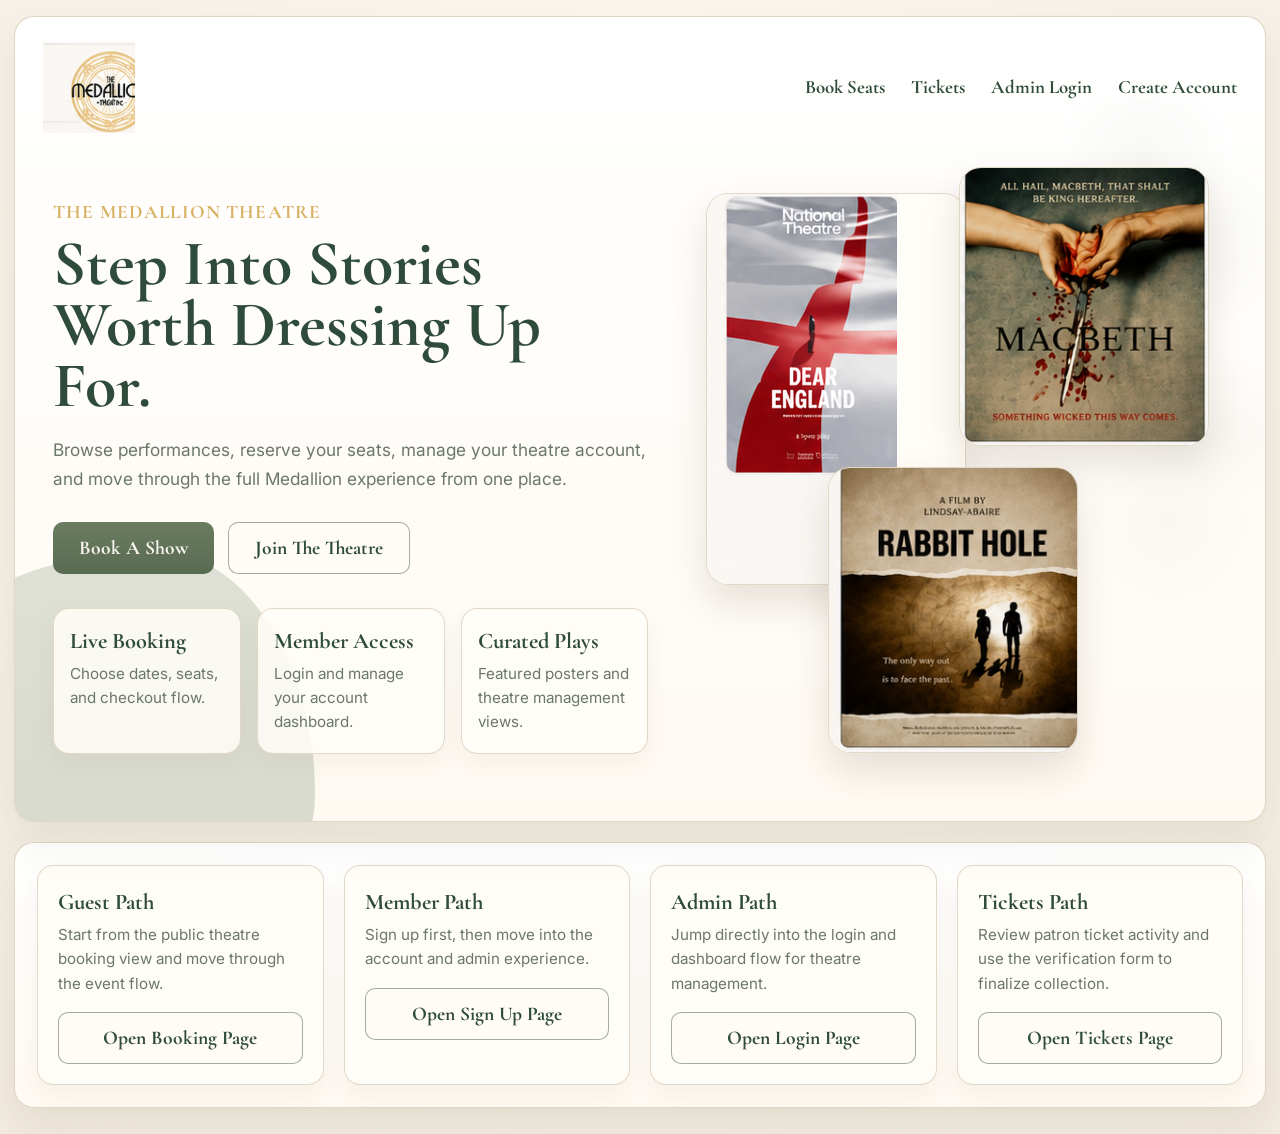
==== index.html @ b4d4f1d3 "managment system" ====
<!DOCTYPE html>
<html lang="en">
  <head>
    <meta charset="UTF-8" />
    <meta name="viewport" content="width=device-width, initial-scale=1.0" />
    <title>The Medallion Theatre</title>
    <link rel="preconnect" href="https://fonts.googleapis.com" />
    <link rel="preconnect" href="https://fonts.gstatic.com" crossorigin />
    <link
      href="https://fonts.googleapis.com/css2?family=Cormorant+Garamond:wght@500;600;700&family=Inter:wght@400;500;600;700&display=swap"
      rel="stylesheet"
    />
    <link rel="stylesheet" href="landing-page.css" />
  </head>
  <body>
    <main class="landing-shell">
      <section class="hero-panel">
        <header class="hero-nav">
          <a href="index.html" class="brand">
            <img src="images/logo-top.png" alt="The Medallion Theatre logo" />
          </a>

          <nav class="nav-links">
            <a href="medallion.html">Book Seats</a>
            <a href="tickets-page.html">Tickets</a>
            <a href="login-page.html">Admin Login</a>
            <a href="signup-page.html">Create Account</a>
          </nav>
        </header>

        <div class="hero-grid">
          <section class="hero-copy">
            <p class="eyebrow">The Medallion Theatre</p>
            <h1>Step Into Stories Worth Dressing Up For.</h1>
            <p class="summary">
              Browse performances, reserve your seats, manage your theatre account, and move through the full Medallion experience from one place.
            </p>

            <div class="hero-actions">
              <a href="medallion.html" class="primary-btn">Book A Show</a>
              <a href="signup-page.html" class="secondary-btn">Join The Theatre</a>
            </div>

            <div class="feature-row">
              <article>
                <strong>Live Booking</strong>
                <span>Choose dates, seats, and checkout flow.</span>
              </article>
              <article>
                <strong>Member Access</strong>
                <span>Login and manage your account dashboard.</span>
              </article>
              <article>
                <strong>Curated Plays</strong>
                <span>Featured posters and theatre management views.</span>
              </article>
            </div>
          </section>

          <section class="hero-visual">
            <div class="visual-stack">
              <article class="poster-card poster-main">
                <img src="images/poster.png" alt="Dear England poster" />
              </article>
              <article class="poster-card poster-side">
                <img src="images/macbeth-card.png" alt="Macbeth poster" />
              </article>
              <article class="poster-card poster-bottom">
                <img src="images/rabbit-hole-card.png" alt="Rabbit Hole poster" />
              </article>
            </div>
          </section>
        </div>
      </section>

      <section class="path-panel">
        <article class="path-card">
          <h2>Guest Path</h2>
          <p>Start from the public theatre booking view and move through the event flow.</p>
          <a href="medallion.html">Open Booking Page</a>
        </article>

        <article class="path-card">
          <h2>Member Path</h2>
          <p>Sign up first, then move into the account and admin experience.</p>
          <a href="signup-page.html">Open Sign Up Page</a>
        </article>

        <article class="path-card">
          <h2>Admin Path</h2>
          <p>Jump directly into the login and dashboard flow for theatre management.</p>
          <a href="login-page.html">Open Login Page</a>
        </article>

        <article class="path-card">
          <h2>Tickets Path</h2>
          <p>Review patron ticket activity and use the verification form to finalize collection.</p>
          <a href="tickets-page.html">Open Tickets Page</a>
        </article>
      </section>
    </main>

    <div class="toast" id="toast" hidden></div>

    <script src="landing-page.js"></script>
  </body>
</html>
---- landing-page.css ----
:root {
  --bg: #f6f0e6;
  --paper: rgba(255, 252, 246, 0.96);
  --ink: #2f4b3b;
  --ink-soft: #6b776c;
  --accent: #5d7352;
  --gold: #d8b163;
  --line: rgba(223, 212, 193, 0.95);
  --shadow: 0 18px 40px rgba(96, 79, 54, 0.1);
}

* {
  box-sizing: border-box;
  margin: 0;
  padding: 0;
}

body {
  font-family: "Inter", sans-serif;
  min-height: 100vh;
  color: var(--ink);
  background:
    radial-gradient(circle at top, rgba(251, 247, 239, 0.98), rgba(242, 235, 223, 0.94)),
    var(--bg);
}

img {
  max-width: 100%;
  display: block;
}

a {
  color: inherit;
  text-decoration: none;
}

.landing-shell {
  width: min(1380px, calc(100% - 28px));
  margin: 16px auto 26px;
}

.hero-panel,
.path-panel {
  background: linear-gradient(180deg, rgba(255, 255, 255, 0.97), rgba(255, 250, 242, 0.98));
  border: 1px solid var(--line);
  border-radius: 20px;
  box-shadow: var(--shadow);
}

.hero-panel {
  position: relative;
  overflow: hidden;
  padding: 24px 28px 34px;
}

.hero-panel::before {
  content: "";
  position: absolute;
  left: -120px;
  bottom: -150px;
  width: 420px;
  height: 420px;
  background: linear-gradient(180deg, rgba(136, 153, 127, 0.92), rgba(113, 131, 104, 0.94));
  border-radius: 62% 38% 54% 46% / 40% 58% 42% 60%;
  opacity: 0.3;
}

.hero-panel::after {
  content: "";
  position: absolute;
  right: -60px;
  top: 80px;
  width: 260px;
  height: 520px;
  background:
    radial-gradient(circle at 30% 12%, rgba(213, 214, 204, 0.38), transparent 18%),
    radial-gradient(circle at 55% 28%, rgba(213, 214, 204, 0.32), transparent 20%),
    radial-gradient(circle at 35% 48%, rgba(213, 214, 204, 0.3), transparent 18%),
    radial-gradient(circle at 60% 64%, rgba(213, 214, 204, 0.28), transparent 20%),
    radial-gradient(circle at 40% 82%, rgba(213, 214, 204, 0.24), transparent 18%);
  opacity: 0.45;
}

.hero-nav {
  position: relative;
  z-index: 1;
  display: flex;
  align-items: center;
  justify-content: space-between;
}

.brand img {
  width: 92px;
}

.nav-links {
  display: flex;
  align-items: center;
  gap: 26px;
  font-family: "Cormorant Garamond", serif;
  font-size: 1.18rem;
  font-weight: 700;
}

.hero-grid {
  position: relative;
  z-index: 1;
  display: grid;
  grid-template-columns: minmax(0, 1.05fr) minmax(420px, 0.95fr);
  gap: 40px;
  align-items: center;
  padding: 34px 10px 0;
}

.eyebrow {
  color: var(--gold);
  font-family: "Cormorant Garamond", serif;
  font-size: 1.2rem;
  font-weight: 700;
  letter-spacing: 0.06em;
  text-transform: uppercase;
}

.hero-copy h1 {
  margin-top: 10px;
  font-family: "Cormorant Garamond", serif;
  font-size: clamp(3rem, 5vw, 5.1rem);
  line-height: 0.95;
}

.summary {
  width: min(620px, 100%);
  margin-top: 18px;
  color: var(--ink-soft);
  font-size: 1.08rem;
  line-height: 1.7;
}

.hero-actions {
  display: flex;
  gap: 14px;
  margin-top: 28px;
}

.primary-btn,
.secondary-btn,
.path-card a {
  display: inline-flex;
  align-items: center;
  justify-content: center;
  min-height: 52px;
  padding: 0 26px;
  border-radius: 10px;
  font-family: "Cormorant Garamond", serif;
  font-size: 1.22rem;
  font-weight: 700;
}

.primary-btn {
  background: linear-gradient(180deg, rgba(103, 121, 93, 0.98), rgba(86, 104, 77, 0.98));
  color: #faf7f0;
}

.secondary-btn {
  border: 1px solid rgba(97, 120, 89, 0.58);
  background: rgba(255, 252, 246, 0.94);
}

.feature-row {
  display: grid;
  grid-template-columns: repeat(3, minmax(0, 1fr));
  gap: 16px;
  margin-top: 34px;
}

.feature-row article,
.path-card {
  background: rgba(255, 253, 247, 0.86);
  border: 1px solid rgba(225, 214, 196, 0.95);
  border-radius: 16px;
  box-shadow: 0 10px 24px rgba(91, 76, 53, 0.06);
}

.feature-row article {
  padding: 18px 16px;
}

.feature-row strong,
.path-card h2 {
  display: block;
  font-family: "Cormorant Garamond", serif;
  font-size: 1.4rem;
  font-weight: 700;
}

.feature-row span,
.path-card p {
  display: block;
  margin-top: 8px;
  color: var(--ink-soft);
  font-size: 0.95rem;
  line-height: 1.6;
}

.hero-visual {
  display: flex;
  justify-content: center;
}

.visual-stack {
  position: relative;
  width: 100%;
  min-height: 620px;
}

.poster-card {
  position: absolute;
  overflow: hidden;
  border: 1px solid rgba(225, 214, 196, 0.95);
  border-radius: 22px;
  box-shadow: 0 18px 36px rgba(82, 65, 43, 0.14);
  background: rgba(255, 253, 247, 0.95);
}

.poster-main {
  left: 18px;
  top: 26px;
  width: 260px;
}

.poster-side {
  right: 18px;
  top: 0;
  width: 250px;
}

.poster-bottom {
  left: 140px;
  top: 300px;
  width: 250px;
}

.path-panel {
  display: grid;
  grid-template-columns: repeat(4, minmax(0, 1fr));
  gap: 20px;
  margin-top: 20px;
  padding: 22px;
}

.path-card {
  padding: 22px 20px 20px;
}

.path-card a {
  width: 100%;
  margin-top: 16px;
  border: 1px solid rgba(97, 120, 89, 0.58);
  background: rgba(255, 252, 246, 0.94);
}

.toast {
  position: fixed;
  right: 18px;
  bottom: 18px;
  max-width: 340px;
  padding: 12px 16px;
  border-radius: 12px;
  background: rgba(73, 96, 68, 0.96);
  color: #fffaf1;
  box-shadow: 0 18px 30px rgba(60, 70, 52, 0.2);
}

@media (max-width: 980px) {
  .hero-grid,
  .path-panel,
  .feature-row {
    grid-template-columns: 1fr;
  }

  .visual-stack {
    min-height: 880px;
  }

  .poster-main {
    left: 50%;
    transform: translateX(-50%);
  }

  .poster-side {
    top: 280px;
    left: 50%;
    right: auto;
    transform: translateX(-50%);
  }

  .poster-bottom {
    top: 560px;
    left: 50%;
    transform: translateX(-50%);
  }
}

@media (max-width: 720px) {
  .landing-shell {
    width: min(100% - 16px, 100%);
    margin: 8px auto 18px;
  }

  .hero-panel {
    padding: 18px 16px 24px;
  }

  .hero-nav {
    flex-direction: column;
    gap: 16px;
  }

  .nav-links,
  .hero-actions {
    flex-direction: column;
    width: 100%;
  }

  .primary-btn,
  .secondary-btn {
    width: 100%;
  }

  .hero-grid {
    grid-template-columns: 1fr;
    gap: 18px;
    padding-top: 24px;
  }

  .visual-stack {
    min-height: 760px;
  }

  .poster-main,
  .poster-side,
  .poster-bottom {
    width: min(280px, 100%);
  }
}
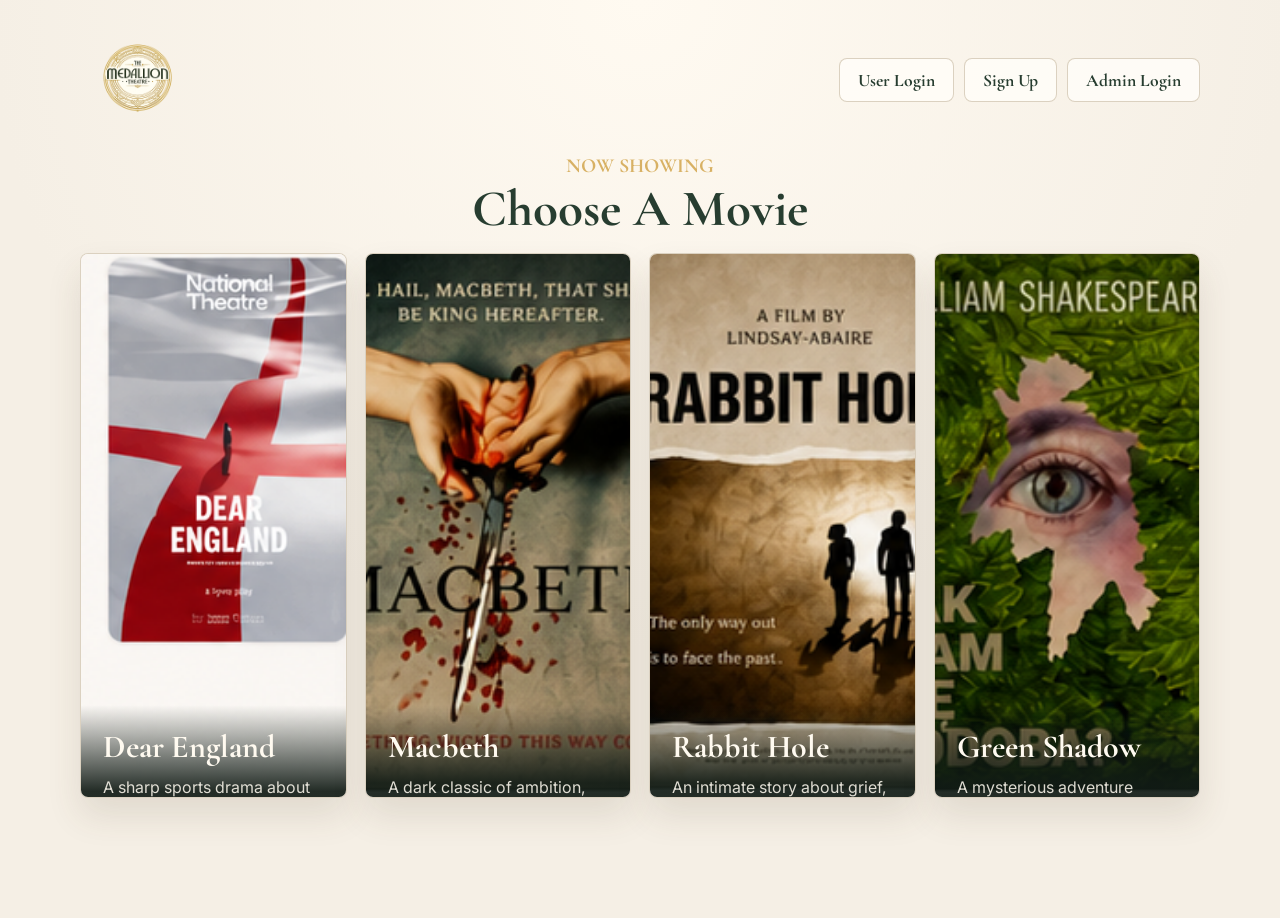
==== commit 3600e609: "flast" ====
--- a/index.html
+++ b/index.html
@@ -14,94 +14,62 @@
   </head>
   <body>
     <main class="landing-shell">
-      <section class="hero-panel">
-        <header class="hero-nav">
-          <a href="index.html" class="brand">
-            <img src="images/logo-top.png" alt="The Medallion Theatre logo" />
-          </a>
+      <header class="landing-header">
+        <a href="index.html" class="brand" aria-label="The Medallion Theatre home">
+          <img src="images/medallion-logo.png" alt="The Medallion Theatre logo" />
+        </a>
+        <nav class="landing-actions" aria-label="Account links">
+          <a class="admin-link" href="login-page.html">User Login</a>
+          <a class="admin-link" href="signup-page.html">Sign Up</a>
+          <a class="admin-link" href="login-page.html?role=admin">Admin Login</a>
+        </nav>
+      </header>
 
-          <nav class="nav-links">
-            <a href="medallion.html">Book Seats</a>
-            <a href="tickets-page.html">Tickets</a>
-            <a href="login-page.html">Admin Login</a>
-            <a href="signup-page.html">Create Account</a>
-          </nav>
-        </header>
-
-        <div class="hero-grid">
-          <section class="hero-copy">
-            <p class="eyebrow">The Medallion Theatre</p>
-            <h1>Step Into Stories Worth Dressing Up For.</h1>
-            <p class="summary">
-              Browse performances, reserve your seats, manage your theatre account, and move through the full Medallion experience from one place.
-            </p>
-
-            <div class="hero-actions">
-              <a href="medallion.html" class="primary-btn">Book A Show</a>
-              <a href="signup-page.html" class="secondary-btn">Join The Theatre</a>
-            </div>
-
-            <div class="feature-row">
-              <article>
-                <strong>Live Booking</strong>
-                <span>Choose dates, seats, and checkout flow.</span>
-              </article>
-              <article>
-                <strong>Member Access</strong>
-                <span>Login and manage your account dashboard.</span>
-              </article>
-              <article>
-                <strong>Curated Plays</strong>
-                <span>Featured posters and theatre management views.</span>
-              </article>
-            </div>
-          </section>
-
-          <section class="hero-visual">
-            <div class="visual-stack">
-              <article class="poster-card poster-main">
-                <img src="images/poster.png" alt="Dear England poster" />
-              </article>
-              <article class="poster-card poster-side">
-                <img src="images/macbeth-card.png" alt="Macbeth poster" />
-              </article>
-              <article class="poster-card poster-bottom">
-                <img src="images/rabbit-hole-card.png" alt="Rabbit Hole poster" />
-              </article>
-            </div>
-          </section>
-        </div>
+      <section class="movie-hero">
+        <p class="eyebrow">Now Showing</p>
+        <h1>Choose A Movie</h1>
       </section>
 
-      <section class="path-panel">
-        <article class="path-card">
-          <h2>Guest Path</h2>
-          <p>Start from the public theatre booking view and move through the event flow.</p>
-          <a href="medallion.html">Open Booking Page</a>
+      <section class="movie-grid" aria-label="Available movies">
+        <article class="movie-tile">
+          <img src="images/poster.png" alt="Dear England movie poster" />
+          <div class="movie-overlay">
+            <h2>Dear England</h2>
+            <p>A sharp sports drama about pressure, belief, and rebuilding a team from the inside.</p>
+            <a href="medallion.html?movie=Dear%20England">Proceed</a>
+          </div>
         </article>
 
-        <article class="path-card">
-          <h2>Member Path</h2>
-          <p>Sign up first, then move into the account and admin experience.</p>
-          <a href="signup-page.html">Open Sign Up Page</a>
+        <article class="movie-tile">
+          <img src="images/macbeth-card.png" alt="Macbeth movie poster" />
+          <div class="movie-overlay">
+            <h2>Macbeth</h2>
+            <p>A dark classic of ambition, loyalty, prophecy, and the cost of chasing power.</p>
+            <a href="medallion.html?movie=Macbeth">Proceed</a>
+          </div>
         </article>
 
-        <article class="path-card">
-          <h2>Admin Path</h2>
-          <p>Jump directly into the login and dashboard flow for theatre management.</p>
-          <a href="login-page.html">Open Login Page</a>
+        <article class="movie-tile">
+          <img src="images/rabbit-hole-card.png" alt="Rabbit Hole movie poster" />
+          <div class="movie-overlay">
+            <h2>Rabbit Hole</h2>
+            <p>An intimate story about grief, family, and finding a way back toward ordinary life.</p>
+            <a href="medallion.html?movie=Rabbit%20Hole">Proceed</a>
+          </div>
         </article>
 
-        <article class="path-card">
-          <h2>Tickets Path</h2>
-          <p>Review patron ticket activity and use the verification form to finalize collection.</p>
-          <a href="tickets-page.html">Open Tickets Page</a>
+        <article class="movie-tile">
+          <img src="images/green-card.png" alt="Green Shadow movie poster" />
+          <div class="movie-overlay">
+            <h2>Green Shadow</h2>
+            <p>A mysterious adventure where secrets, memory, and courage collide on stage.</p>
+            <a href="medallion.html?movie=Green%20Shadow">Proceed</a>
+          </div>
         </article>
       </section>
     </main>
 
     <div class="toast" id="toast" hidden></div>
-
     <script src="landing-page.js"></script>
   </body>
 </html>
--- a/landing-page.css
+++ b/landing-page.css
@@ -1,12 +1,12 @@
 :root {
-  --bg: #f6f0e6;
-  --paper: rgba(255, 252, 246, 0.96);
-  --ink: #2f4b3b;
-  --ink-soft: #6b776c;
-  --accent: #5d7352;
-  --gold: #d8b163;
-  --line: rgba(223, 212, 193, 0.95);
-  --shadow: 0 18px 40px rgba(96, 79, 54, 0.1);
+  --bg: #f5efe5;
+  --paper: #fffdf8;
+  --ink: #273d30;
+  --muted: #647166;
+  --accent: #31543d;
+  --gold: #d8b164;
+  --line: rgba(218, 207, 189, 0.95);
+  --shadow: 0 18px 34px rgba(86, 68, 45, 0.12);
 }
 
 * {
@@ -16,17 +16,15 @@
 }
 
 body {
+  min-height: 100vh;
   font-family: "Inter", sans-serif;
-  min-height: 100vh;
   color: var(--ink);
-  background:
-    radial-gradient(circle at top, rgba(251, 247, 239, 0.98), rgba(242, 235, 223, 0.94)),
-    var(--bg);
+  background: radial-gradient(circle at top, #fffaf1 0, var(--bg) 58%);
 }
 
 img {
+  display: block;
   max-width: 100%;
-  display: block;
 }
 
 a {
@@ -35,311 +33,176 @@
 }
 
 .landing-shell {
-  width: min(1380px, calc(100% - 28px));
-  margin: 16px auto 26px;
-}
-
-.hero-panel,
-.path-panel {
-  background: linear-gradient(180deg, rgba(255, 255, 255, 0.97), rgba(255, 250, 242, 0.98));
-  border: 1px solid var(--line);
-  border-radius: 20px;
-  box-shadow: var(--shadow);
-}
-
-.hero-panel {
-  position: relative;
-  overflow: hidden;
-  padding: 24px 28px 34px;
-}
-
-.hero-panel::before {
-  content: "";
-  position: absolute;
-  left: -120px;
-  bottom: -150px;
-  width: 420px;
-  height: 420px;
-  background: linear-gradient(180deg, rgba(136, 153, 127, 0.92), rgba(113, 131, 104, 0.94));
-  border-radius: 62% 38% 54% 46% / 40% 58% 42% 60%;
-  opacity: 0.3;
-}
-
-.hero-panel::after {
-  content: "";
-  position: absolute;
-  right: -60px;
-  top: 80px;
-  width: 260px;
-  height: 520px;
-  background:
-    radial-gradient(circle at 30% 12%, rgba(213, 214, 204, 0.38), transparent 18%),
-    radial-gradient(circle at 55% 28%, rgba(213, 214, 204, 0.32), transparent 20%),
-    radial-gradient(circle at 35% 48%, rgba(213, 214, 204, 0.3), transparent 18%),
-    radial-gradient(circle at 60% 64%, rgba(213, 214, 204, 0.28), transparent 20%),
-    radial-gradient(circle at 40% 82%, rgba(213, 214, 204, 0.24), transparent 18%);
-  opacity: 0.45;
-}
-
-.hero-nav {
-  position: relative;
-  z-index: 1;
+  width: min(1120px, calc(100% - 28px));
+  margin: 18px auto 30px;
+}
+
+.landing-header {
   display: flex;
   align-items: center;
   justify-content: space-between;
-}
-
-.brand img {
-  width: 92px;
-}
-
-.nav-links {
+  gap: 18px;
+  padding: 14px 0 20px;
+}
+
+.landing-actions {
   display: flex;
   align-items: center;
-  gap: 26px;
-  font-family: "Cormorant Garamond", serif;
-  font-size: 1.18rem;
+  gap: 10px;
+  flex-wrap: wrap;
+  justify-content: flex-end;
+}
+
+.brand img {
+  width: 96px;
+  transform: scale(1.2);
+  transform-origin: left center;
+}
+
+.admin-link,
+.movie-overlay a {
+  display: inline-flex;
+  min-height: 44px;
+  align-items: center;
+  justify-content: center;
+  border-radius: 8px;
+  font-family: "Cormorant Garamond", serif;
+  font-size: 1.1rem;
   font-weight: 700;
 }
 
-.hero-grid {
-  position: relative;
-  z-index: 1;
-  display: grid;
-  grid-template-columns: minmax(0, 1.05fr) minmax(420px, 0.95fr);
-  gap: 40px;
-  align-items: center;
-  padding: 34px 10px 0;
+.admin-link {
+  border: 1px solid var(--line);
+  padding: 0 18px;
+  background: rgba(255, 253, 248, 0.85);
+}
+
+.movie-hero {
+  padding: 6px 0 18px;
+  text-align: center;
 }
 
 .eyebrow {
   color: var(--gold);
   font-family: "Cormorant Garamond", serif;
-  font-size: 1.2rem;
+  font-size: 1.25rem;
   font-weight: 700;
-  letter-spacing: 0.06em;
   text-transform: uppercase;
 }
 
-.hero-copy h1 {
-  margin-top: 10px;
-  font-family: "Cormorant Garamond", serif;
-  font-size: clamp(3rem, 5vw, 5.1rem);
-  line-height: 0.95;
-}
-
-.summary {
-  width: min(620px, 100%);
-  margin-top: 18px;
-  color: var(--ink-soft);
-  font-size: 1.08rem;
-  line-height: 1.7;
-}
-
-.hero-actions {
-  display: flex;
-  gap: 14px;
-  margin-top: 28px;
-}
-
-.primary-btn,
-.secondary-btn,
-.path-card a {
-  display: inline-flex;
-  align-items: center;
-  justify-content: center;
-  min-height: 52px;
-  padding: 0 26px;
-  border-radius: 10px;
-  font-family: "Cormorant Garamond", serif;
-  font-size: 1.22rem;
-  font-weight: 700;
-}
-
-.primary-btn {
-  background: linear-gradient(180deg, rgba(103, 121, 93, 0.98), rgba(86, 104, 77, 0.98));
-  color: #faf7f0;
-}
-
-.secondary-btn {
-  border: 1px solid rgba(97, 120, 89, 0.58);
-  background: rgba(255, 252, 246, 0.94);
-}
-
-.feature-row {
-  display: grid;
-  grid-template-columns: repeat(3, minmax(0, 1fr));
-  gap: 16px;
-  margin-top: 34px;
-}
-
-.feature-row article,
-.path-card {
-  background: rgba(255, 253, 247, 0.86);
-  border: 1px solid rgba(225, 214, 196, 0.95);
-  border-radius: 16px;
-  box-shadow: 0 10px 24px rgba(91, 76, 53, 0.06);
-}
-
-.feature-row article {
-  padding: 18px 16px;
-}
-
-.feature-row strong,
-.path-card h2 {
-  display: block;
-  font-family: "Cormorant Garamond", serif;
-  font-size: 1.4rem;
-  font-weight: 700;
-}
-
-.feature-row span,
-.path-card p {
-  display: block;
-  margin-top: 8px;
-  color: var(--ink-soft);
-  font-size: 0.95rem;
-  line-height: 1.6;
-}
-
-.hero-visual {
-  display: flex;
-  justify-content: center;
-}
-
-.visual-stack {
-  position: relative;
-  width: 100%;
-  min-height: 620px;
-}
-
-.poster-card {
-  position: absolute;
-  overflow: hidden;
-  border: 1px solid rgba(225, 214, 196, 0.95);
-  border-radius: 22px;
-  box-shadow: 0 18px 36px rgba(82, 65, 43, 0.14);
-  background: rgba(255, 253, 247, 0.95);
-}
-
-.poster-main {
-  left: 18px;
-  top: 26px;
-  width: 260px;
-}
-
-.poster-side {
-  right: 18px;
-  top: 0;
-  width: 250px;
-}
-
-.poster-bottom {
-  left: 140px;
-  top: 300px;
-  width: 250px;
-}
-
-.path-panel {
+.movie-hero h1 {
+  margin-top: 6px;
+  font-family: "Cormorant Garamond", serif;
+  font-size: clamp(2.4rem, 4vw, 4rem);
+  line-height: 1;
+}
+
+.movie-grid {
   display: grid;
   grid-template-columns: repeat(4, minmax(0, 1fr));
-  gap: 20px;
-  margin-top: 20px;
-  padding: 22px;
-}
-
-.path-card {
-  padding: 22px 20px 20px;
-}
-
-.path-card a {
+  gap: 18px;
+}
+
+.movie-tile {
+  position: relative;
+  min-height: 390px;
+  overflow: hidden;
+  border: 1px solid var(--line);
+  border-radius: 8px;
+  background: var(--paper);
+  box-shadow: var(--shadow);
+}
+
+.movie-tile img {
   width: 100%;
-  margin-top: 16px;
-  border: 1px solid rgba(97, 120, 89, 0.58);
-  background: rgba(255, 252, 246, 0.94);
+  height: 100%;
+  object-fit: cover;
+  transition: transform 0.35s ease;
+}
+
+.movie-overlay {
+  position: absolute;
+  inset: auto 0 0;
+  display: grid;
+  gap: 12px;
+  padding: 26px 22px 22px;
+  color: #fffaf0;
+  background: linear-gradient(180deg, transparent, rgba(17, 27, 21, 0.92) 34%);
+  transform: translateY(calc(100% - 92px));
+  transition: transform 0.3s ease;
+}
+
+.movie-tile:hover img,
+.movie-tile:focus-within img {
+  transform: scale(1.05);
+}
+
+.movie-tile:hover .movie-overlay,
+.movie-tile:focus-within .movie-overlay {
+  transform: translateY(0);
+}
+
+.movie-overlay h2 {
+  font-family: "Cormorant Garamond", serif;
+  font-size: 2rem;
+  line-height: 1;
+}
+
+.movie-overlay p {
+  color: rgba(255, 250, 240, 0.86);
+  line-height: 1.55;
+}
+
+.movie-overlay a {
+  width: 100%;
+  margin-top: 6px;
+  background: var(--gold);
+  color: #1f2e24;
 }
 
 .toast {
   position: fixed;
   right: 18px;
   bottom: 18px;
-  max-width: 340px;
+  max-width: 320px;
   padding: 12px 16px;
-  border-radius: 12px;
-  background: rgba(73, 96, 68, 0.96);
-  color: #fffaf1;
-  box-shadow: 0 18px 30px rgba(60, 70, 52, 0.2);
-}
-
-@media (max-width: 980px) {
-  .hero-grid,
-  .path-panel,
-  .feature-row {
-    grid-template-columns: 1fr;
-  }
-
-  .visual-stack {
-    min-height: 880px;
-  }
-
-  .poster-main {
-    left: 50%;
-    transform: translateX(-50%);
-  }
-
-  .poster-side {
-    top: 280px;
-    left: 50%;
-    right: auto;
-    transform: translateX(-50%);
-  }
-
-  .poster-bottom {
-    top: 560px;
-    left: 50%;
-    transform: translateX(-50%);
-  }
-}
-
-@media (max-width: 720px) {
+  border-radius: 10px;
+  background: rgba(39, 61, 48, 0.96);
+  color: #fffaf0;
+  box-shadow: 0 16px 30px rgba(44, 57, 42, 0.22);
+}
+
+@media (max-width: 1060px) {
+  .movie-grid {
+    grid-template-columns: repeat(2, minmax(0, 1fr));
+  }
+}
+
+@media (max-width: 620px) {
   .landing-shell {
     width: min(100% - 16px, 100%);
-    margin: 8px auto 18px;
-  }
-
-  .hero-panel {
-    padding: 18px 16px 24px;
-  }
-
-  .hero-nav {
+    margin-top: 8px;
+  }
+
+  .movie-grid {
+    grid-template-columns: 1fr;
+  }
+
+  .landing-header {
+    align-items: flex-start;
     flex-direction: column;
-    gap: 16px;
-  }
-
-  .nav-links,
-  .hero-actions {
-    flex-direction: column;
+  }
+
+  .landing-actions {
     width: 100%;
-  }
-
-  .primary-btn,
-  .secondary-btn {
-    width: 100%;
-  }
-
-  .hero-grid {
-    grid-template-columns: 1fr;
-    gap: 18px;
-    padding-top: 24px;
-  }
-
-  .visual-stack {
-    min-height: 760px;
-  }
-
-  .poster-main,
-  .poster-side,
-  .poster-bottom {
-    width: min(280px, 100%);
-  }
-}
+    justify-content: stretch;
+  }
+
+  .admin-link {
+    flex: 1;
+  }
+
+  .movie-tile {
+    min-height: 380px;
+  }
+}
